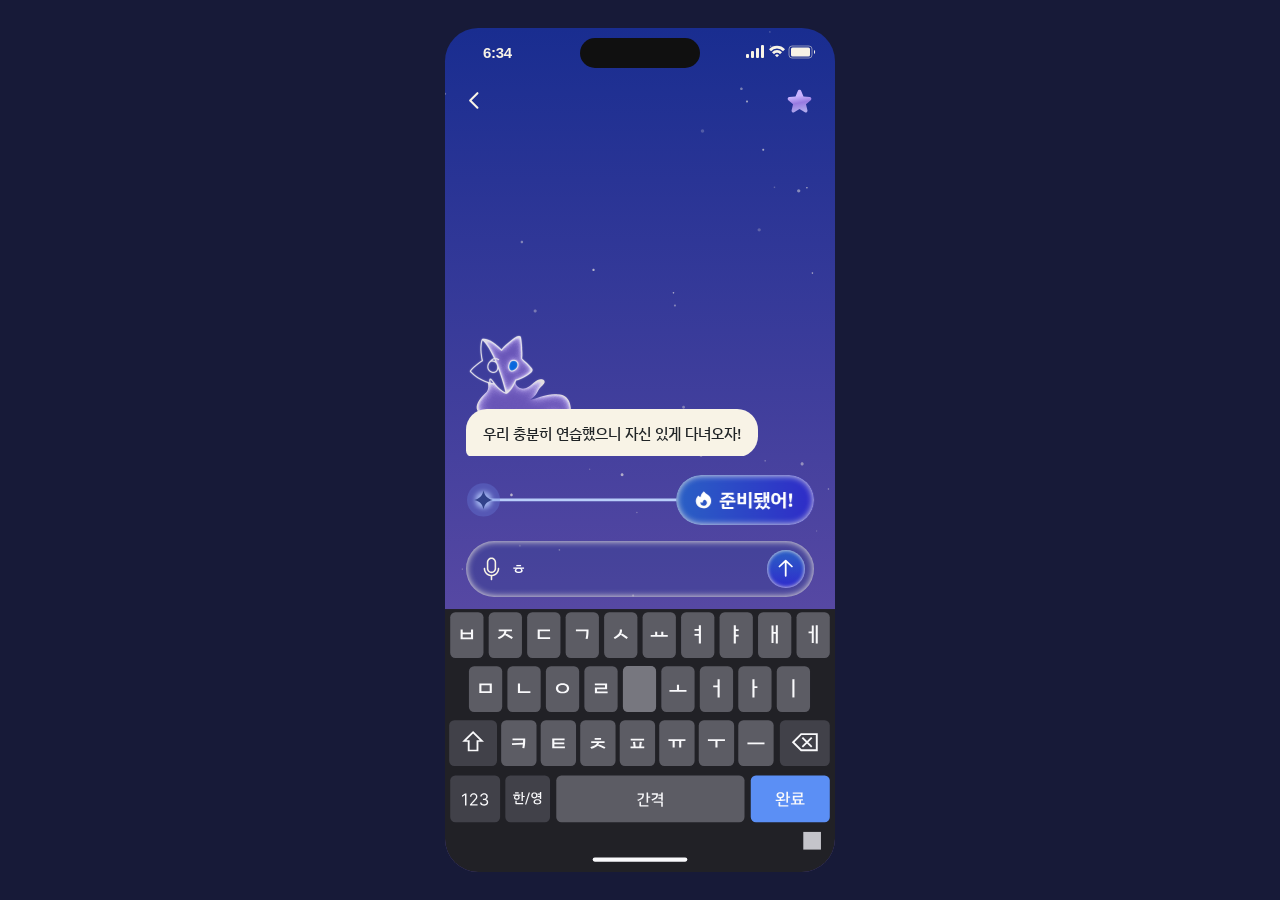
==== modules/emergency/index.html @ 803bc232 "Refresh stylesheet for visible key labels on press" ====
<!doctype html>
<html lang="ko"><head><meta charset="utf-8"><meta name="viewport" content="width=device-width, initial-scale=1, viewport-fit=cover, interactive-widget=resizes-visual"><title>LinkX · 긴급대화</title><link rel="stylesheet" href="../../shared/tokens.css"><link rel="stylesheet" href="style.css?v=key-legend-visible28"><style>.lx-nav #saved{transition:transform 100ms cubic-bezier(.2,.8,.2,1),opacity 100ms}.lx-nav #saved:active,.lx-nav #saved.lx-pressed{transform:scale(.97);opacity:.65}</style></head>
<body class="lx-emergency-page"><main id="emergency" class="lx-emergency" aria-label="긴급대화">
<canvas id="diamond-glow" class="lx-diamond-glow" width="390" height="844" aria-hidden="true" hidden></canvas><div class="lx-status-reserved" aria-hidden="true"></div><div class="lx-emergency__stars" aria-hidden="true"></div>
<nav class="lx-nav"><button id="back" aria-label="뒤로가기" class="lx-icon"><img src="../../assets/emergency/back.svg" alt=""></button><button id="saved" aria-label="저장목록" class="lx-icon"><img src="../../assets/emergency/star.svg" alt=""></button></nav>
<div id="chat-character" aria-hidden="true" hidden><img src="../../assets/emergency/character.png" alt=""></div><section id="chat" class="lx-chat" aria-label="대화 기록" tabindex="0"><div id="messages" class="lx-messages"></div></section>
<section id="ready-area" class="lx-ready-area"><img class="lx-line" src="../../assets/emergency/line.svg" alt=""><div id="ready-motion"><button id="ready" class="lx-primary lx-ready"><img class="lx-flame" src="../../assets/emergency/flame.svg" alt=""><span class="lx-ready-label lx-vector-label">준비됐어!</span></button></div></section>
<form id="composer" class="lx-composer"><button type="button" id="mic" class="lx-icon" aria-label="음성 입력"><img src="../../assets/emergency/mic.svg" alt=""></button><textarea id="message" rows="1" inputmode="text" autocomplete="off" placeholder="메세지를 입력하세요." aria-label="메세지 입력" enterkeyhint="send"></textarea><button id="send" type="submit" class="lx-send" aria-label="전송"><img src="../../assets/emergency/send.svg" alt=""></button></form>
<section id="departure" class="lx-departure" hidden><div class="lx-breath"><svg class="lx-echo" aria-hidden="true" width="390" height="413" viewBox="0 0 390 413" fill="none" xmlns="http://www.w3.org/2000/svg">
<g opacity="0.8">
<g class="lx-halo-ring lx-halo-outer"><circle opacity="0.1" cx="195" cy="206.143" r="206.143" fill="url(#paint0_radial_908_93383)"/></g>
<g class="lx-halo-ring lx-halo-middle"><circle opacity="0.3" cx="195" cy="207.024" r="155.929" fill="url(#paint1_radial_908_93383)"/></g>
<g class="lx-halo-ring lx-halo-inner"><ellipse opacity="0.5" cx="194.998" cy="206.143" rx="131.395" ry="132.538" fill="url(#paint2_radial_908_93383)"/></g>
</g>
<defs>
<radialGradient id="paint0_radial_908_93383" cx="0" cy="0" r="1" gradientUnits="userSpaceOnUse" gradientTransform="translate(195 206.143) rotate(90) scale(206.143)">
<stop offset="0.798077" stop-color="#F8F3E6" stop-opacity="0"/>
<stop offset="1" stop-color="#F8F3E6"/>
</radialGradient>
<radialGradient id="paint1_radial_908_93383" cx="0" cy="0" r="1" gradientUnits="userSpaceOnUse" gradientTransform="translate(195 207.024) rotate(90) scale(155.929)">
<stop offset="0.653846" stop-color="#F8F3E6" stop-opacity="0"/>
<stop offset="1" stop-color="#F8F3E6"/>
</radialGradient>
<radialGradient id="paint2_radial_908_93383" cx="0" cy="0" r="1" gradientUnits="userSpaceOnUse" gradientTransform="translate(194.998 206.143) rotate(90) scale(132.538 131.395)">
<stop offset="0.530166" stop-color="#F8F3E6" stop-opacity="0"/>
<stop offset="0.55" stop-color="#F8F3E6" stop-opacity="0.201846"/>
<stop offset="1" stop-color="#F8F3E6"/>
</radialGradient>
</defs>
</svg>
<img class="lx-depart-character" src="../../assets/emergency/departure.png" alt=""></div><h1 id="departure-title">이제 진짜 가보자</h1><p>잘 해낼거야. 우리 연습을 믿어.<br>심호흡 한 번 하고 출발하자!</p><button id="returned" class="lx-primary"><span class="lx-vector-label">다녀왔어!</span></button></section>
<div id="confirm" class="lx-overlay" hidden><div class="lx-confirm-card" role="dialog" aria-modal="true" aria-labelledby="confirm-title"><img src="../../assets/emergency/confirm.png" alt=""><div class="lx-confirm-panel"><h2 id="confirm-title">정말 지금 안 할 거야?</h2><div><button id="leave" class="lx-primary lx-secondary"><span class="lx-vector-label">다음에 할래</span></button><button id="continue" class="lx-primary"><img class="lx-flame" src="../../assets/emergency/flame.svg" alt=""><span class="lx-vector-label">지금 할래</span></button></div></div></div></div>
<div id="preview-keyboard" hidden aria-label="키보드 미리보기"><img src="../../assets/emergency/keyboard.svg" alt=""><div id="keyboard-keys"></div></div>
<script>/* Common 390px iPhone status bar. Time follows exhibition device local clock. */
(()=>{const style=document.createElement('style');style.textContent='.lx-unified-status{position:absolute;left:0;top:0;width:390px;height:44px;z-index:2147483647;display:block!important;visibility:visible!important;opacity:1!important;pointer-events:none;color:#F8F3E6;font:600 15px/1 -apple-system,BlinkMacSystemFont,Arial,sans-serif;font-variant-numeric:tabular-nums}.lx-unified-status .lx-time{position:absolute;left:38px;top:17px;letter-spacing:-.3px}.lx-unified-status .lx-system-icons{position:absolute;left:301px;top:17px;width:70px;height:14px}.lx-unified-status .lx-notch{position:absolute;left:135px;top:10px;width:120px;height:30px;background:#101010;border-radius:999px}.lx-unified-status canvas{position:absolute;left:0;top:0;width:390px;height:34px}.statusbar{display:none!important}';document.head.append(style);
const mount=()=>{const root=document.querySelector('.lx-device,#emergency,.saved-frame,.device .screen,#frame,.mr-phone');if(!root)return false;if(root.querySelector('.lx-unified-status'))return true;const b=document.createElement('div');b.className='lx-unified-status';b.setAttribute('aria-hidden','true');const raster=root.classList.contains('mr-phone');b.innerHTML=(raster?'<canvas width="390" height="34"></canvas>':'')+'<div class="lx-notch"></div><span class="lx-time"></span><svg class="lx-system-icons" viewBox="0 0 70 14" fill="none"><g fill="currentColor"><rect x="0" y="9" width="3" height="4" rx="1"/><rect x="5" y="6" width="3" height="7" rx="1"/><rect x="10" y="3" width="3" height="10" rx="1"/><rect x="15" y="0" width="3" height="13" rx="1"/><path d="M23 4.2a11 11 0 0 1 16 0l-2 2a8 8 0 0 0-12 0zm3 3a7 7 0 0 1 10 0l-2 2a4 4 0 0 0-6 0zm3 3a3 3 0 0 1 4 0l-2 2z"/><rect x="45" y="2.5" width="19" height="9" rx="1.5"/><path d="M68 5v4c1.5-.5 1.5-3.5 0-4"/></g><rect x="43" y="1" width="23" height="12" rx="3" stroke="currentColor" stroke-opacity=".5"/></svg>';root.append(b);if(root.id==='frame'){new MutationObserver(()=>{if(!b.isConnected)root.append(b)}).observe(root,{childList:true})}const time=()=>{const d=new Date();b.querySelector('.lx-time').textContent=(d.getHours()%12||12)+':'+String(d.getMinutes()).padStart(2,'0')};time();setInterval(time,1000);
if(raster){const cv=b.querySelector('canvas'),ctx=cv.getContext('2d');let last=null;const cover=()=>{const active=root.querySelector('.mr-screen.on');if(!active)return;const imgs=[...active.querySelectorAll('img')];const im=imgs.filter(i=>i.complete&&i.naturalWidth&&getComputedStyle(i).opacity!=='0').at(-1);if(!im||im===last)return;last=im;try{ctx.drawImage(im,0,35*im.naturalHeight/844,im.naturalWidth,Math.max(1,im.naturalHeight/844),0,0,390,34)}catch{ctx.fillStyle='#352897';ctx.fillRect(0,0,390,34)}};cover();setInterval(cover,100)}
return true};if(!mount()){const o=new MutationObserver(()=>{if(mount())o.disconnect()});o.observe(document.body,{childList:true,subtree:true})}
})();</script></main><script type="module" src="script.js?v=weighted-glide27"></script></body></html>
---- shared/tokens.css ----
:root{--lx-blue:#192d90;--lx-purple:#5648a3;--lx-deep:#31418a;--lx-cream:#f8f3e6;--lx-ink:#202426;--lx-muted:#677083;--lx-font:"IBM Plex Sans KR","Apple SD Gothic Neo",sans-serif;--lx-gradient:linear-gradient(180deg,var(--lx-blue) 0%,var(--lx-purple) 68.75%);--lx-body:15px;--lx-caption:12px;--lx-display:32px}.lx-launch{font-family:var(--lx-font);background:var(--lx-gradient);color:var(--lx-cream);display:grid;place-items:center;min-height:100dvh;margin:0}.lx-launch a{display:block;color:inherit;padding:15px;border:1px solid currentColor;border-radius:26px;margin:12px 0;text-decoration:none;text-align:center}
---- modules/emergency/style.css ----
@import url("https://fonts.googleapis.com/css2?family=IBM+Plex+Sans+KR:wght@400;500;600;700&display=swap");
.lx-emergency-page{margin:0;min-height:100dvh;background:#171a38;display:grid;place-items:center;font-family:var(--lx-font);color:var(--lx-cream)}.lx-emergency,.lx-emergency *{box-sizing:border-box}.lx-emergency [hidden]{display:none!important}.lx-emergency{width:min(100vw,390px);height:min(100dvh,844px);min-height:420px;position:relative;overflow:hidden;background:var(--lx-gradient);border-radius:33.28px;isolation:isolate;display:flex;flex-direction:column;padding-inline:20.8px}.lx-emergency button{font:inherit;color:inherit;border:0;cursor:pointer;background:none;-webkit-tap-highlight-color:transparent}.lx-emergency button:focus-visible,.lx-emergency input:focus-visible{outline:2px solid var(--lx-cream);outline-offset:3px}.lx-emergency__stars{position:absolute;inset:0;background:url("../../assets/emergency/stars.svg") center top/100% auto no-repeat;pointer-events:none;z-index:-1}.lx-nav{margin-top:8.32px;height:29.12px;flex:none;display:flex;align-items:center;justify-content:space-between}.lx-icon{position:relative;width:27.04px;height:29px;display:grid;place-items:center;padding:0}.lx-icon img{display:block;max-width:100%;max-height:100%;object-fit:contain}.lx-chat{margin-top:72.8px;flex:1;min-height:0;overflow:auto;scrollbar-width:none;overscroll-behavior:contain;padding-top:70px;mask-image:linear-gradient(180deg,transparent 0,#000 8%);-webkit-mask-image:linear-gradient(180deg,transparent 0,#000 8%)}.lx-chat::-webkit-scrollbar{display:none}.lx-messages{display:flex;flex-direction:column;gap:12.48px;min-height:100%;justify-content:flex-end;position:relative}.lx-row{position:relative;display:flex;flex-direction:column;align-items:flex-start;flex:none;gap:4px}.lx-row.user{align-items:flex-end}.lx-bubble{font-size:var(--lx-body);font-weight:500;line-height:1.5;max-width:min(312px,100%);padding:12.48px 16.64px 12.48px 17.68px;background:var(--lx-cream);color:var(--lx-ink);border-radius:20.8px 20.8px 20.8px 6.24px;overflow-wrap:anywhere;white-space:pre-wrap}.lx-row.user .lx-bubble{color:white;background:var(--lx-deep);border:.52px solid var(--lx-cream);box-shadow:inset 0 0 7.28px var(--lx-cream);border-radius:20.8px 20.8px 6.24px 20.8px}.lx-character{position:absolute;width:137px;height:123px;overflow:hidden;left:-16.8px;bottom:100%;margin-bottom:-3px;pointer-events:none;z-index:-1;opacity:.9}.lx-character img{width:163.45px;height:153.15px;max-width:none;display:block}.lx-ready-area{position:relative;height:64px;flex:none;margin-top:8px;display:flex;align-items:center}.lx-line{position:absolute;left:0;top:0;width:348.4px;max-width:100%;height:62.4px;object-fit:contain;pointer-events:none}.lx-emergency .lx-primary{display:inline-flex;align-items:center;justify-content:center;gap:4.16px;width:138.32px;height:49.92px;padding:0;border-radius:27.04px;font-size:19.76px;font-weight:700;white-space:nowrap;color:#fff;background:var(--lx-gradient);background-image:url("../../assets/emergency/primary.svg"),var(--lx-gradient);background-size:100% 100%;box-shadow:inset 0 0 7px var(--lx-cream)}.lx-ready{position:absolute;left:var(--progress,0%);transform:translateX(calc(-1 * var(--progress,0%)));transition:left .55s ease,transform .55s ease;touch-action:manipulation}.lx-flame{width:20.8px;height:20.8px;object-fit:contain}.lx-composer{position:relative;flex:none;display:flex;align-items:center;height:56.16px;margin:0 0 18.24px;border-radius:28.08px;background:rgba(49,65,138,.3);box-shadow:inset 0 0 7.28px var(--lx-cream);padding:3.12px 9.36px 3.12px 13.52px;gap:7.28px}.lx-composer input{min-width:0;flex:1;border:0;outline:0!important;background:none;color:white;font:500 15px/1.5 var(--lx-font);padding:0}.lx-composer input::placeholder{font-size:12px;color:var(--lx-muted)}.lx-emergency .lx-send{width:37.44px;height:37.44px;border-radius:50%;display:grid;place-items:center;flex:none;background:var(--lx-gradient);box-shadow:inset 0 0 4.16px var(--lx-cream)}.lx-send img{width:21.394px;height:21.394px}.lx-loading{display:flex;gap:6px;align-items:center;padding:12px 17.68px;background:var(--lx-cream);border-radius:20px 20px 20px 6px}.lx-loading i{width:8px;height:8px;background:#6259cf;border-radius:50%;animation:lx-pulse 1s ease-in-out infinite alternate}.lx-loading i:nth-child(2){animation-delay:.15s}.lx-loading i:nth-child(3){animation-delay:.3s}.lx-loading i:nth-child(4){animation-delay:.45s}@keyframes lx-pulse{to{opacity:.25}}.lx-tools{display:flex;align-items:center;gap:10px;min-height:22px}.lx-tools button{padding:0 2px;font-size:21px;line-height:1}.lx-error{border:1px solid #e33a32;background:#e8b6c5;color:#c72721;font-size:12px;font-weight:700;border-radius:20px;padding:7px 16px}.lx-error-row{display:flex;align-items:center;gap:6px}.lx-departure{position:absolute;inset:50px 20.8px 16.64px;display:flex;flex-direction:column;align-items:center;justify-content:center;text-align:center;color:var(--lx-deep);z-index:3}.lx-emergency.is-departure{background-image:linear-gradient(180deg,rgba(255,249,232,0) 0%,rgba(255,249,232,.7) 55.288%,rgba(255,249,232,.99) 87.5%),var(--lx-gradient)}.lx-breath{position:relative;width:249.6px;height:249.6px;margin-bottom:24.96px}.lx-echo{position:absolute;left:50%;top:50%;width:370px;height:370px;transform:translate(-50%,-50%);animation:lx-breathe 3s ease-in-out infinite alternate}.lx-depart-character{position:absolute;width:354.64px;height:auto;left:50%;top:50%;transform:translate(-50%,-50%) scaleX(-1);opacity:.8}.lx-departure h1{font-size:32px;line-height:1.25;margin:0 0 7.28px;font-weight:700}.lx-departure p{font-size:15px;line-height:1.5;margin:0;font-weight:500}.lx-departure .lx-primary{margin-top:clamp(40px,12vh,100px)}@keyframes lx-breathe{to{transform:translate(-50%,-50%) scale(1.08)}}.lx-overlay{position:absolute;inset:0;z-index:9;background:rgba(23,26,56,.4);backdrop-filter:blur(2px);display:grid;place-items:center}.lx-confirm-card{width:min(349px,calc(100% - 40px));height:458px;position:relative}.lx-confirm-card>img{position:absolute;left:50%;top:20px;transform:translateX(-50%);width:428px;height:436px;object-fit:contain}.lx-confirm-panel{position:absolute;top:223px;left:0;width:100%;height:175px;border-radius:27.04px;background:rgba(118,134,216,.9);box-shadow:inset 0 0 8px var(--lx-cream);display:flex;flex-direction:column;align-items:center;justify-content:center;gap:15px}.lx-confirm-panel h2{font-size:32px;line-height:1.25;margin:0;color:white}.lx-confirm-panel>div{display:flex;gap:10.4px}.lx-emergency .lx-secondary{background:rgba(49,65,138,.6)}.lx-notice{position:absolute;left:20px;right:20px;top:90px;background:var(--lx-cream);color:var(--lx-ink);border-radius:14px;padding:12px;text-align:center;font-size:12px;z-index:10}@media(max-height:640px){.lx-chat{margin-top:12px}.lx-confirm-card{transform:scale(.8)}.lx-departure .lx-primary{margin-top:28px}}@media(max-width:390px){.lx-emergency{border-radius:0}}
/* Figma frame coordinate system: 390 × 844. Native phone status bar is not rendered. */
.lx-emergency-page{overflow:hidden}
.lx-emergency{width:390px;height:844px;min-height:844px;flex:none;transform-origin:center center;transform:scale(var(--lx-frame-scale,1));border-radius:0;padding:0}
.lx-emergency__stars{background-size:390px 844.48px}
.lx-nav{position:absolute;top:58.24px;left:20.8px;width:348.4px;height:29.12px;margin:0}
.lx-nav #back{position:absolute;left:-4.16px;top:2.08px;width:24.96px;height:24.96px}
.lx-nav #saved{position:absolute;right:1.04px;top:2.08px;width:27.04px;height:27.04px}
.lx-nav img{width:100%;height:100%}
.lx-chat{position:absolute;top:160.16px;left:20.8px;width:348.4px;height:525.2px;margin:0;padding-top:0;mask-image:linear-gradient(180deg,transparent 0,#000 8%);-webkit-mask-image:linear-gradient(180deg,transparent 0,#000 8%)}
.lx-messages{padding-top:78px;isolation:isolate}
.lx-bubble{line-height:23px}
.lx-character{left:-16.8px;width:137px;height:123px;bottom:100%;margin-bottom:-51px;opacity:1;z-index:-1}
.lx-character img{width:137px;height:123px;object-fit:contain}
.lx-ready-area{position:absolute;left:20.8px;top:706.16px;width:348.4px;height:62.4px;margin:0}
.lx-ready{top:-2.08px}
.lx-composer{position:absolute;left:20.8px;top:769.6px;width:348.4px;height:56.16px;margin:0}
.lx-composer #mic{width:24.96px;height:24.96px;flex:none}
.lx-confirm-card{position:absolute;top:165.92px;left:19.76px;width:349.44px;height:457.6px;transform:none}
.lx-confirm-card>img{left:-28.76px;top:20.08px;width:428px;height:436px;transform:none;object-fit:fill}
.lx-confirm-panel{top:223.08px;left:.24px;height:175px;width:349px}
.lx-departure{position:absolute;inset:49.92px 20.8px 16.64px}
.lx-departure .lx-primary{margin-top:100px}

/* Keep the full 390x844 canvas, including the blank 49.92px Figma status-bar slot.
   Position the scaled canvas from the viewport center, never from an auto-sized grid track. */
.lx-emergency-page{position:relative;display:block;width:100%;height:100dvh;min-height:0;overflow:hidden}
.lx-emergency{position:absolute;left:50%;top:50%;width:390px;height:844px;min-width:390px;min-height:844px;max-width:none;max-height:none;transform:translate(-50%,-50%) scale(var(--lx-frame-scale,1));transform-origin:center center;border-radius:33.28px;padding:0}
.lx-status-reserved{position:absolute;inset:0 0 auto;height:49.92px;pointer-events:none}
.lx-emergency .lx-nav{position:absolute;top:58.24px;left:20.8px;margin:0;width:348.4px;height:29.12px;overflow:hidden}
.lx-emergency .lx-nav #back{left:-4.16px;top:2.08px;width:24.96px;height:24.96px}
.lx-emergency .lx-nav #saved{right:1.04px;top:2.08px;width:27.04px;height:27.04px}
.lx-chat{top:170.56px;height:514.8px}
.lx-messages{padding-top:76.4px}
.lx-character{bottom:100%;margin-bottom:-46.6px}

.lx-bubble{line-height:23px}
.lx-departure{inset:0;display:block}
.lx-departure .lx-breath{position:absolute;left:70.2px;top:237.12px;margin:0}
.lx-departure .lx-echo{width:390px;height:412.29px;left:124.8px;top:124.8px;animation:none;transform:translate(-50%,-50%)}
.lx-departure .lx-depart-character{width:357.19px;height:287.51px;left:-57.93px;top:-16.55px;transform:none;opacity:1}
.lx-departure h1{position:absolute;left:20.8px;top:511.68px;width:348.4px;margin:0}
.lx-departure p{position:absolute;left:20.8px;top:558.96px;width:348.4px;margin:0;line-height:23px}
.lx-departure .lx-primary{position:absolute;left:125.84px;top:754.72px;margin:0}
.lx-confirm-card>img{left:-19.76px;top:20.08px;width:390px;height:436px;object-fit:contain}
.lx-confirm-panel{justify-content:flex-start;padding-top:36.72px}

/* Time-based progress, independent of the number of chat turns. */
.lx-emergency .lx-ready{left:var(--ready-x,0px);transform:none;transition:none}


.lx-arriving .lx-bubble,.lx-arriving .lx-character{animation:lx-message-enter 180ms ease-out both}
@keyframes lx-message-enter{from{opacity:0;transform:translateY(8px)}to{opacity:1;transform:translateY(0)}}
@media(prefers-reduced-motion:reduce){.lx-arriving .lx-bubble,.lx-arriving .lx-character{animation:none}}

/* Figma text metrics: intrinsic Hug width and height, justified text. */
.lx-emergency{font-family:"IBM Plex Sans KR","Apple SD Gothic Neo",sans-serif}
.lx-emergency .lx-row:first-child .lx-bubble,.lx-emergency .lx-bubble{width:fit-content;min-width:0;max-width:312px;height:auto;padding:12.48px 16.64px 12.48px 17.68px;font-family:inherit;font-weight:500;font-size:15px;line-height:23px;letter-spacing:0;text-align:justify;text-align-last:start;word-break:normal;overflow-wrap:anywhere;white-space:pre-wrap;display:block}
.lx-emergency .lx-row.user .lx-bubble{padding:12.48px 15.96px 12.48px 17.52px;border:.52px solid var(--lx-cream)}
.lx-emergency .lx-bubble-text{display:block;width:fit-content;max-width:277.68px;margin:0;padding:0;font:inherit;line-height:inherit;text-align:inherit;white-space:inherit}
.lx-emergency .lx-loading{padding:12.48px 16.64px 12.48px 17.68px;gap:6.24px;height:33.28px;width:86.32px}
.lx-emergency .lx-loading i{width:8.32px;height:8.32px;flex:none}
.lx-emergency .lx-primary{font-family:inherit;font-weight:700;font-size:19.76px;line-height:26.28px;letter-spacing:0;text-align:center;align-items:center;justify-content:center;padding:0;margin:0;appearance:none}
.lx-emergency .lx-ready{display:flex;align-items:center;justify-content:center;gap:4.16px}
.lx-emergency .lx-ready-label{display:block;line-height:26.28px;white-space:nowrap}
.lx-emergency .lx-flame{width:20.8px;height:20.8px;flex:none}
.lx-emergency .lx-composer{top:calc(769.6px - var(--composer-extra,0px) - var(--keyboard-offset,0px));height:calc(56.16px + var(--composer-extra,0px));align-items:center}
.lx-emergency .lx-ready-area{top:calc(706.16px - var(--composer-extra,0px) - var(--keyboard-offset,0px))}
.lx-emergency .lx-chat{top:97.76px;height:calc(587.6px - var(--composer-extra,0px) - var(--keyboard-offset,0px));min-height:0}
.lx-composer textarea{display:block;flex:1;min-width:0;width:248.56px;height:23px;max-height:115px;border:0;outline:none;resize:none;overflow-y:auto;background:transparent;color:#fff;font:500 15px/23px "IBM Plex Sans KR","Apple SD Gothic Neo",sans-serif;letter-spacing:0;padding:0;margin:0;appearance:none}
.lx-composer textarea::placeholder{font-size:12px;line-height:23px;color:var(--lx-muted)}
.lx-composer.is-expanded{display:block;padding:13.52px 16.64px 9.36px}
.lx-composer.is-expanded textarea{width:100%;max-width:315.12px}
.lx-composer.is-expanded #mic{position:absolute;left:13.52px;bottom:14px}
.lx-composer.is-expanded #send{position:absolute;right:9.36px;bottom:9.36px}
.lx-emergency .lx-confirm-panel h2{position:absolute;top:36.72px;left:.8px;width:348.4px;height:40px;font:700 32px/40px "IBM Plex Sans KR",sans-serif;text-align:center;margin:0}
.lx-emergency .lx-confirm-panel>div{position:absolute;top:91.72px;left:31.48px;display:flex;gap:10.4px}
.lx-emergency .lx-departure h1{font:700 32px/40px "IBM Plex Sans KR",sans-serif;text-align:center}
.lx-emergency .lx-departure p{font:500 15px/23px "IBM Plex Sans KR",sans-serif;text-align:center}

/* Layer order matches the Figma frame: base background, diamond fill, stars, then UI. */
.lx-emergency .lx-diamond-glow{position:absolute;inset:0;width:390px;height:844px;z-index:-1;pointer-events:none;display:block}
.lx-emergency .lx-diamond-glow[hidden]{display:none}
.lx-emergency .lx-emergency__stars{z-index:-1}
.lx-emergency.is-transition .lx-ready{left:var(--ready-x,0px);transform:none;transition:none}
.lx-emergency.is-transition::after{content:none}

/* Exact Figma layer geometry (390x844). Text outlines for immutable labels;
   dynamic user / AI messages retain semantic, editable text and Hug sizing. */
.lx-emergency .lx-primary{position:relative;width:138.32px;height:49.92px;min-width:138.32px;min-height:49.92px;line-height:26px;padding:0;box-sizing:border-box}
.lx-emergency .lx-ready{position:absolute;top:-2.08px;left:var(--ready-x,0px);transform:none}
.lx-emergency .lx-ready .lx-flame{position:absolute;left:17.14px;top:14.56px;width:20.8px;height:20.8px}
.lx-emergency .lx-vector-label{position:absolute;display:block;font-size:0;line-height:0;color:transparent;background-repeat:no-repeat;background-size:100% 100%;pointer-events:none}
.lx-emergency .lx-ready-label{left:42.75px;top:16.57px;width:74.74px;height:18.63px;background-image:url("../../assets/emergency/label-ready.svg")}
.lx-emergency #returned{position:absolute;left:125.84px;top:754.72px}
.lx-emergency #returned .lx-vector-label{left:31px;top:16.57px;width:74.11px;height:18.63px;background-image:url("../../assets/emergency/label-returned.svg")}
.lx-emergency #leave .lx-vector-label{left:22.90px;top:16.57px;width:90.04px;height:18.38px;background-image:url("../../assets/emergency/label-leave.svg")}
.lx-emergency #continue .lx-flame{position:absolute;left:17.64px;top:14.56px;width:20.8px;height:20.8px}
.lx-emergency #continue .lx-vector-label{left:43.31px;top:16.57px;width:73px;height:18.38px;background-image:url("../../assets/emergency/label-continue.svg")}
.lx-emergency .lx-bubble{width:fit-content;max-width:312px;min-width:0;line-height:23px;box-sizing:border-box;display:block;padding:12.48px 16.64px 12.48px 17.68px}
.lx-emergency .lx-bubble-text{display:block;width:fit-content;max-width:277.68px;line-height:23px;font-weight:500;font-size:15px;text-align:justify;text-align-last:start;white-space:pre-wrap;overflow-wrap:anywhere}
.lx-emergency .lx-row.user .lx-bubble{padding:12.48px 15.96px 12.48px 17.52px}
.lx-emergency .lx-composer{padding:0}
.lx-emergency .lx-composer #mic{position:absolute;left:13.52px;top:15.6px;width:24.96px;height:24.96px}
.lx-emergency .lx-composer #message{position:absolute;left:45.76px;top:16.58px;width:248.56px;height:23px;line-height:23px;padding:0;margin:0}
.lx-emergency .lx-composer #message:placeholder-shown:not(:focus){top:19.08px;height:18px;font-size:12px;line-height:18px}
.lx-emergency .lx-composer #message::placeholder{font-size:12px;line-height:18px;color:#677083}
.lx-emergency .lx-composer #message:focus::placeholder{color:transparent;opacity:0}
.lx-emergency .lx-composer #send{position:absolute;left:301.6px;top:9.36px;right:auto;bottom:auto;width:37.44px;height:37.44px;padding:0;display:grid;place-items:center}
.lx-emergency .lx-composer #send img{width:21.394px;height:21.394px;display:block}
.lx-emergency .lx-composer #send[data-send-state="active"]{background:linear-gradient(180deg,#2A60C5 0%,#2F2BCC 100%)}
.lx-emergency .lx-composer #send[data-send-state="draft"]{background:linear-gradient(180deg,#C0D6FF 0%,#8E8CD7 100%)}
.lx-emergency .lx-composer #send[data-send-state="stop"]{background:var(--lx-gradient)}
.lx-emergency .lx-composer #send[data-send-state="stop"] img{width:12.48px;height:12.48px}
.lx-emergency .lx-composer.is-expanded #message{left:16.64px;top:13.52px;width:315.12px;max-width:315.12px}
.lx-emergency .lx-composer.is-expanded #mic{top:auto;bottom:14px}
.lx-emergency .lx-composer.is-expanded #send{top:auto;bottom:5.2px}

/* Shared Hug message component. No first-message exception or image text. */
.lx-emergency .lx-row .lx-bubble{display:flex;flex-direction:column;align-items:flex-start;justify-content:flex-start;width:fit-content;height:auto;min-width:0;max-width:312px;flex:none;padding:12.48px 16.64px 12.48px 17.68px;box-sizing:border-box}
.lx-emergency .lx-bubble .lx-bubble-text{display:block;position:static;width:fit-content;max-width:277.68px;height:auto;margin:0;padding:0;color:inherit;font-family:"IBM Plex Sans KR",sans-serif;font-size:15px;font-weight:500;line-height:23px;text-align:justify;text-align-last:start;white-space:pre-wrap;overflow-wrap:anywhere;letter-spacing:0}
.lx-emergency .lx-row.user .lx-bubble{padding:12.48px 15.96px 12.48px 17.52px}

/* Move a single composited button group, not separate layout properties. */
.lx-emergency #ready-motion{position:absolute;left:0;top:-2.08px;width:138.32px;height:49.92px;transform:translate3d(var(--travel-x,0px),0,0);will-change:transform;transition:none;contain:layout paint}
.lx-emergency #ready-motion .lx-ready{position:absolute;inset:0;left:0;top:0;transform:none;transition:none;will-change:auto}
.lx-emergency #ready-motion .lx-ready *{transition:none;animation:none}
.lx-emergency #preview-keyboard{position:absolute;left:0;bottom:0;width:390px;height:263.12px;z-index:5}
.lx-emergency #preview-keyboard>img{position:absolute;inset:0;width:390px;height:263.12px;display:block}
.lx-emergency #keyboard-keys{position:absolute;inset:0}
.lx-emergency #keyboard-keys button{position:absolute;background:transparent;border-radius:5px;touch-action:manipulation}
.lx-emergency #keyboard-keys button:active{background:rgba(100,100,100,.25)}
.lx-emergency #message{pointer-events:auto;touch-action:manipulation;user-select:text;-webkit-user-select:text;z-index:2}
.lx-emergency .lx-composer{z-index:2}
.lx-emergency.is-desktop-keyboard{--keyboard-offset:256.88px!important}
.lx-emergency.is-desktop-keyboard #preview-keyboard{display:block}
.lx-emergency-page{height:var(--layout-height,100dvh)}

.lx-emergency .lx-chat{mask-image:none!important;-webkit-mask-image:none!important}
.lx-emergency .lx-chat[data-has-above="true"]{mask-image:linear-gradient(180deg,transparent,#000 8%,#000 100%)!important;-webkit-mask-image:linear-gradient(180deg,transparent,#000 8%,#000 100%)!important}
.lx-emergency .lx-chat[data-has-below="true"]{mask-image:linear-gradient(180deg,#000 0%,#000 92%,transparent)!important;-webkit-mask-image:linear-gradient(180deg,#000 0%,#000 92%,transparent)!important}
.lx-emergency .lx-chat[data-has-above="true"][data-has-below="true"]{mask-image:linear-gradient(180deg,transparent,#000 8%,#000 92%,transparent)!important;-webkit-mask-image:linear-gradient(180deg,transparent,#000 8%,#000 92%,transparent)!important}

.lx-emergency #returned .lx-vector-label{left:50%;transform:translateX(-50%);width:74.11px;height:18.63px;top:16.57px}

.lx-emergency #ready-motion{contain:none;transition:none!important;will-change:transform;backface-visibility:hidden}
.lx-emergency #ready-motion .lx-ready{transition:none!important;animation:none!important}

/* Composer grows to three visible lines, then scrolls internally. */
.lx-emergency .lx-composer #message{max-height:69px;overflow-y:auto;overscroll-behavior:contain;scrollbar-width:none;touch-action:auto}
.lx-emergency .lx-composer #message::-webkit-scrollbar{display:none}
/* Compact and expanded conversation bounds share the exact bottom anchor. */
.lx-emergency .lx-chat{top:170.56px;height:calc(514.8px - var(--composer-extra,0px) - var(--keyboard-offset,0px))}
.lx-emergency.is-long-chat .lx-chat{top:97.76px;height:calc(587.6px - var(--composer-extra,0px) - var(--keyboard-offset,0px))}
.lx-emergency.is-long-chat .lx-messages{padding-top:0}
.lx-emergency.is-long-chat .lx-chat .lx-character{display:none}
.lx-emergency .lx-long-character{display:none;position:absolute;left:257.27px;top:calc(641.06px - var(--composer-extra,0px) - var(--keyboard-offset,0px));width:137px;height:123px;transform:rotate(2.566deg);pointer-events:none;z-index:0}
.lx-emergency.is-long-chat:not(.is-departure) .lx-long-character{display:block}
.lx-emergency .lx-chat,.lx-emergency .lx-ready-area,.lx-emergency .lx-composer{z-index:1}
.lx-emergency .lx-composer{z-index:2}

/* Figma chat row: bubble-to-toolbar auto-layout spacing 4.16px. */
.lx-emergency .lx-row{gap:4.16px}
.lx-emergency .lx-error-row{gap:4.88px}
.lx-emergency .lx-error-row{display:flex;align-items:center;gap:4.88px;min-height:35.36px}
.lx-emergency .lx-loading i:nth-child(1){background:#34318b}
.lx-emergency .lx-loading i:nth-child(2){background:#5f61d4}
.lx-emergency .lx-loading i:nth-child(3){background:#bab2ff}
.lx-emergency .lx-loading i:nth-child(4){background:#565bae}

/* One character stays alive across all chat layouts. Movement and floating are separated. */
.lx-emergency #chat-character{position:absolute;left:0;top:0;width:137px;height:123px;z-index:0;pointer-events:none;transform-origin:50% 50%;transition:transform 960ms cubic-bezier(.22,.72,.25,1);will-change:transform}
.lx-emergency #chat-character[hidden]{display:none!important}
.lx-emergency #chat-character img{display:block;width:137px;height:123px;object-fit:contain;animation:lx-character-float 4.8s ease-in-out infinite;transform-origin:50% 65%}
@keyframes lx-character-float{0%,100%{transform:translate3d(0,0,0) rotate(-.45deg)}50%{transform:translate3d(0,-3px,0) rotate(.45deg)}}
@media(prefers-reduced-motion:reduce){.lx-emergency #chat-character{transition:none}.lx-emergency #chat-character img{animation:none}}

/* Keep the peek behind the chat and clipped by the phone frame. */
.lx-emergency #chat-character[data-mode="peek"]{transform-origin:50% 50%}
.lx-emergency #chat-character[data-mode="peek"] img{animation:lx-character-peek 4.8s ease-in-out infinite}
@keyframes lx-character-peek{0%,100%{transform:translate3d(0,0,0) rotate(-.35deg)}50%{transform:translate3d(2px,-2px,0) rotate(.35deg)}}
@media(prefers-reduced-motion:reduce){.lx-emergency #chat-character[data-mode="peek"] img{animation:none}}

/* Reference Roleplaying Mode: expanding echo, original gradient geometry retained. */
.lx-departure .lx-echo{animation:none;pointer-events:none;overflow:visible}
.lx-departure .lx-halo-ring{transform-box:view-box;transform-origin:center;animation:lx-halo-wave 2.4s cubic-bezier(.2,.8,.2,1) infinite;opacity:0}
.lx-departure .lx-halo-inner{animation-delay:0s}
.lx-departure .lx-halo-middle{animation-delay:.8s}
.lx-departure .lx-halo-outer{animation-delay:1.6s}
@keyframes lx-halo-wave{0%{transform:scale(.35);opacity:0}25%{opacity:1}100%{transform:scale(1.1);opacity:0}}
@media(prefers-reduced-motion:reduce){.lx-departure .lx-halo-ring{animation:none;transform:none;opacity:1}}

/* Keep the character anchored without chasing keyboard/composer changes. */
.lx-emergency #chat-character{transition:none!important;will-change:auto}
.lx-emergency #chat-character img,.lx-emergency #chat-character[data-mode="peek"] img{animation:none!important;transform:none}

/* Character and bubble now share one layout coordinate system. */
.lx-emergency .lx-chat{left:4px;width:365.2px;padding-left:16.8px}
.lx-emergency #chat-character{position:absolute;transition:none!important;animation:none!important;transform:none;pointer-events:none;z-index:0}
.lx-emergency #chat-character[data-mode="greeting"]{left:-16.8px;top:-76.4px;transform:none}
.lx-emergency [data-character-anchor]>.lx-bubble{position:relative;z-index:1}
.lx-emergency .lx-arriving[data-character-anchor]{animation:lx-message-enter 180ms ease-out both}
.lx-emergency .lx-arriving[data-character-anchor]>.lx-bubble{animation:none}
.lx-emergency #chat-character[data-mode="peek"]{left:322px;top:102px;transform:rotate(-22deg)}
.lx-emergency #chat-character[data-mode="ending"]{left:257.27px;top:calc(641.06px - var(--composer-extra,0px) - var(--keyboard-offset,0px));transform:rotate(2.566deg)}
.lx-emergency #chat-character img{animation:none!important;transform:none!important}
@media(prefers-reduced-motion:reduce){.lx-emergency .lx-arriving[data-character-anchor]{animation:none}}

.lx-emergency #keyboard-keys button.lx-key-relabel{background:#585960;color:#fff;font:400 18px/1 -apple-system,"IBM Plex Sans KR",sans-serif;display:grid;place-items:center;padding:0;border:0}
.lx-emergency #keyboard-keys button.lx-key-down:not(.lx-key-expanded){background:#77777F!important;color:#fff}
.lx-emergency #keyboard-keys button.lx-key-expanded{background:transparent!important;color:transparent!important}
.lx-emergency #key-preview{position:absolute;display:block;overflow:visible;z-index:30;pointer-events:none;filter:drop-shadow(0 2px 2px #0005);font-family:-apple-system,"IBM Plex Sans KR",sans-serif}


/* Figma 752:66102: preserve clipped export's origin, not the outer instance box. */
.lx-emergency .lx-nav{overflow:visible}
.lx-emergency .lx-nav #back img{position:absolute;left:4.16px;top:0;width:21px;height:25px;max-width:none;max-height:none;object-fit:fill}
.lx-emergency .lx-nav #saved img{position:absolute;left:0;top:0;width:28px;height:28px;max-width:none;max-height:none;object-fit:fill}

/* Exact layout measured from Figma 908:91422: buttons x=0,35,70, each 29px.
   Preserve the 4.16px bubble-to-toolbar auto-layout gap from .lx-row. */
.lx-emergency .lx-tools{
  display:flex;position:relative;flex-direction:row;align-items:center;justify-content:flex-start;
  gap:6px;width:348.4px;height:29px;min-height:29px;padding:0;margin:0;overflow:visible;flex:none
}
.lx-emergency .lx-tools .lx-micro.lx-round-control{
  position:relative!important;inset:auto!important;left:auto!important;top:auto!important;
  display:block;flex:0 0 29px;width:29px;min-width:29px;max-width:29px;height:29px;
  min-height:29px;max-height:29px;margin:0!important;padding:0!important;
  border:0!important;border-radius:50%!important;background:none!important;
  box-shadow:none!important;filter:none!important;transform:none!important;
  overflow:hidden!important;isolation:isolate;line-height:normal
}
.lx-emergency .lx-tools .lx-micro.lx-round-control>img{
  display:block!important;position:static!important;inset:auto!important;
  width:29px!important;height:29px!important;max-width:none!important;max-height:none!important;
  object-fit:fill!important;opacity:1!important;visibility:visible!important;
  filter:none!important;transform:none!important;pointer-events:none
}
/* Figma's SVG filter produces a harsh blurry halo in WebKit. Recreate the subtle
   inset highlight with a clipped overlay, leaving the original paths razor sharp. */
.lx-emergency .lx-tools .lx-micro.lx-round-control::after{
  content:"";position:absolute;inset:0;border-radius:50%;pointer-events:none;z-index:2;
  box-shadow:inset 0 0 2.1px rgba(248,243,230,.5)
}

/* Exact Figma 908:91938 error bubble: 35.36px high, 4.88px icon gap, 19.76px retry icon. */
.lx-emergency .lx-error-row.lx-row{display:flex;flex-direction:row;align-items:center;gap:4.88px;min-height:35.36px;height:35.36px;width:348.4px;max-width:100%;margin:0;padding:0}
.lx-emergency .lx-error-row .lx-error{display:flex;align-items:center;flex:0 0 auto;width:max-content;min-height:35.36px;height:35.36px;box-sizing:border-box;padding:8.32px 15.6px;border:1px solid #b72626;border-radius:20.8px;background:rgba(240,194,194,.8);color:#b72626;font:700 12.48px/18.72px "IBM Plex Sans KR",sans-serif;white-space:nowrap}
.lx-emergency .lx-error-row .lx-micro{display:block;flex:0 0 19.76px;width:19.76px;height:19.76px;min-width:19.76px;max-width:19.76px;min-height:19.76px;max-height:19.76px;padding:0!important;margin:0;border:0;background:none!important;box-shadow:none!important}
.lx-emergency .lx-error-row .lx-micro img{display:block;width:19.76px;height:19.76px;max-width:none;max-height:none;object-fit:contain}
/* Keep the original SVG key glyph visible under the pressed-state tint. */
.lx-emergency #keyboard-keys button.lx-key-down{background:rgba(90,90,100,.30)!important;color:inherit!important}
.lx-emergency #keyboard-keys button.lx-key-expanded{background:rgba(90,90,100,.30)!important;color:inherit!important}
.lx-emergency #key-preview{display:none!important}
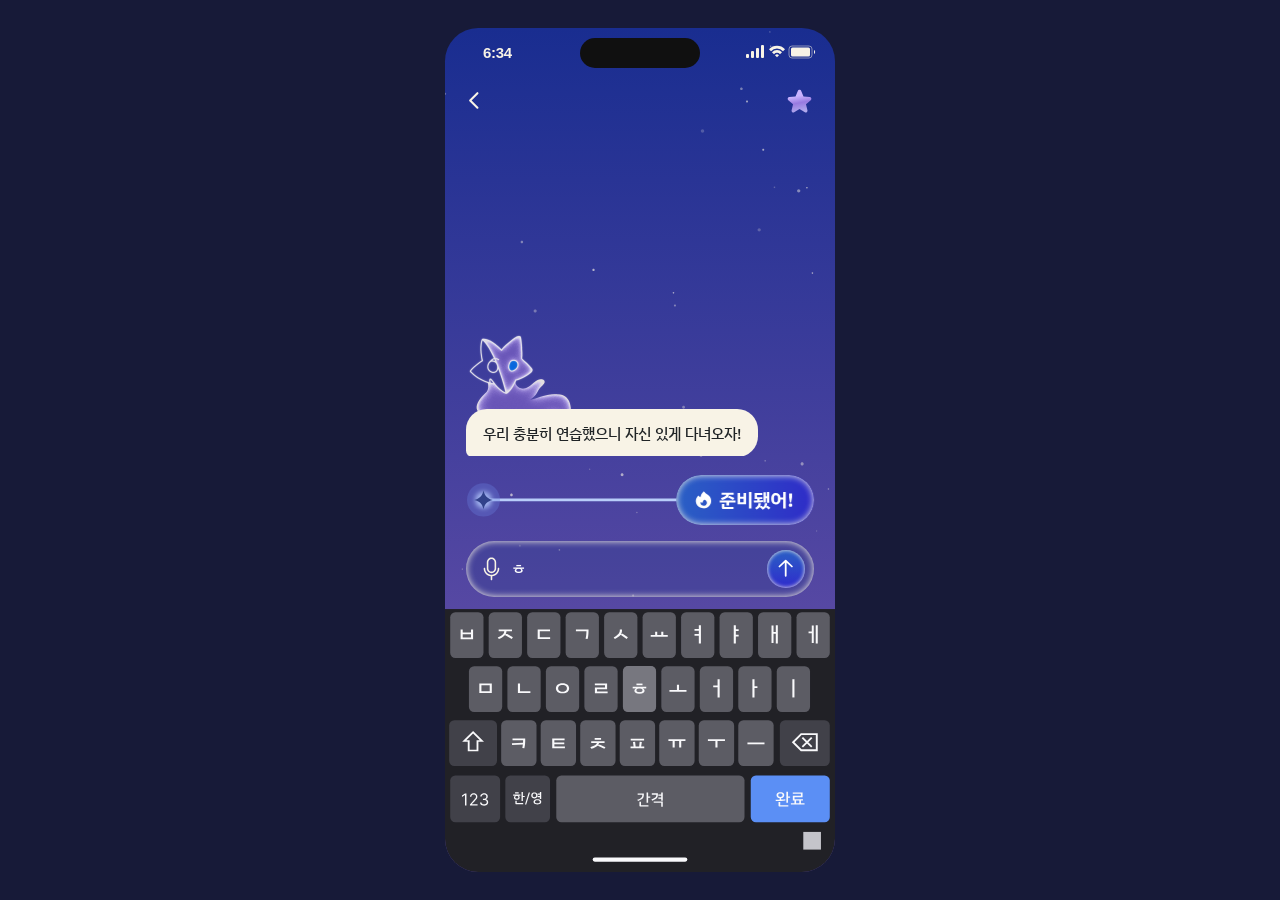
==== commit 98a0bbdb: "Refresh keyboard-legend fix and 2.3-second readiness motion" ====
--- a/modules/emergency/index.html
+++ b/modules/emergency/index.html
@@ -1,5 +1,5 @@
 <!doctype html>
-<html lang="ko"><head><meta charset="utf-8"><meta name="viewport" content="width=device-width, initial-scale=1, viewport-fit=cover, interactive-widget=resizes-visual"><title>LinkX · 긴급대화</title><link rel="stylesheet" href="../../shared/tokens.css"><link rel="stylesheet" href="style.css?v=key-legend-visible28"><style>.lx-nav #saved{transition:transform 100ms cubic-bezier(.2,.8,.2,1),opacity 100ms}.lx-nav #saved:active,.lx-nav #saved.lx-pressed{transform:scale(.97);opacity:.65}</style></head>
+<html lang="ko"><head><meta charset="utf-8"><meta name="viewport" content="width=device-width, initial-scale=1, viewport-fit=cover, interactive-widget=resizes-visual"><title>LinkX · 긴급대화</title><link rel="stylesheet" href="../../shared/tokens.css"><link rel="stylesheet" href="style.css?v=pressed-key-label31"><style>.lx-nav #saved{transition:transform 100ms cubic-bezier(.2,.8,.2,1),opacity 100ms}.lx-nav #saved:active,.lx-nav #saved.lx-pressed{transform:scale(.97);opacity:.65}</style></head>
 <body class="lx-emergency-page"><main id="emergency" class="lx-emergency" aria-label="긴급대화">
 <canvas id="diamond-glow" class="lx-diamond-glow" width="390" height="844" aria-hidden="true" hidden></canvas><div class="lx-status-reserved" aria-hidden="true"></div><div class="lx-emergency__stars" aria-hidden="true"></div>
 <nav class="lx-nav"><button id="back" aria-label="뒤로가기" class="lx-icon"><img src="../../assets/emergency/back.svg" alt=""></button><button id="saved" aria-label="저장목록" class="lx-icon"><img src="../../assets/emergency/star.svg" alt=""></button></nav>
@@ -36,4 +36,4 @@
 const mount=()=>{const root=document.querySelector('.lx-device,#emergency,.saved-frame,.device .screen,#frame,.mr-phone');if(!root)return false;if(root.querySelector('.lx-unified-status'))return true;const b=document.createElement('div');b.className='lx-unified-status';b.setAttribute('aria-hidden','true');const raster=root.classList.contains('mr-phone');b.innerHTML=(raster?'<canvas width="390" height="34"></canvas>':'')+'<div class="lx-notch"></div><span class="lx-time"></span><svg class="lx-system-icons" viewBox="0 0 70 14" fill="none"><g fill="currentColor"><rect x="0" y="9" width="3" height="4" rx="1"/><rect x="5" y="6" width="3" height="7" rx="1"/><rect x="10" y="3" width="3" height="10" rx="1"/><rect x="15" y="0" width="3" height="13" rx="1"/><path d="M23 4.2a11 11 0 0 1 16 0l-2 2a8 8 0 0 0-12 0zm3 3a7 7 0 0 1 10 0l-2 2a4 4 0 0 0-6 0zm3 3a3 3 0 0 1 4 0l-2 2z"/><rect x="45" y="2.5" width="19" height="9" rx="1.5"/><path d="M68 5v4c1.5-.5 1.5-3.5 0-4"/></g><rect x="43" y="1" width="23" height="12" rx="3" stroke="currentColor" stroke-opacity=".5"/></svg>';root.append(b);if(root.id==='frame'){new MutationObserver(()=>{if(!b.isConnected)root.append(b)}).observe(root,{childList:true})}const time=()=>{const d=new Date();b.querySelector('.lx-time').textContent=(d.getHours()%12||12)+':'+String(d.getMinutes()).padStart(2,'0')};time();setInterval(time,1000);
 if(raster){const cv=b.querySelector('canvas'),ctx=cv.getContext('2d');let last=null;const cover=()=>{const active=root.querySelector('.mr-screen.on');if(!active)return;const imgs=[...active.querySelectorAll('img')];const im=imgs.filter(i=>i.complete&&i.naturalWidth&&getComputedStyle(i).opacity!=='0').at(-1);if(!im||im===last)return;last=im;try{ctx.drawImage(im,0,35*im.naturalHeight/844,im.naturalWidth,Math.max(1,im.naturalHeight/844),0,0,390,34)}catch{ctx.fillStyle='#352897';ctx.fillRect(0,0,390,34)}};cover();setInterval(cover,100)}
 return true};if(!mount()){const o=new MutationObserver(()=>{if(mount())o.disconnect()});o.observe(document.body,{childList:true,subtree:true})}
-})();</script></main><script type="module" src="script.js?v=weighted-glide27"></script></body></html>+})();</script></main><script type="module" src="script.js?v=pressed-key-label31"></script></body></html>
--- a/modules/emergency/style.css
+++ b/modules/emergency/style.css
@@ -254,3 +254,11 @@
 .lx-emergency #keyboard-keys button.lx-key-down{background:rgba(90,90,100,.30)!important;color:inherit!important}
 .lx-emergency #keyboard-keys button.lx-key-expanded{background:rgba(90,90,100,.30)!important;color:inherit!important}
 .lx-emergency #key-preview{display:none!important}
+
+/* The keyboard legends live in the background SVG. A pressed button overlays
+   that SVG, so redraw its matching legend ABOVE the pressed-state overlay. */
+.lx-emergency #keyboard-keys button.lx-key-down:not(.lx-key-relabel)[data-pressed-label]:not([data-pressed-label=""])::after{
+ content:attr(data-pressed-label);position:absolute;inset:0;display:grid;place-items:center;
+ color:#f9f9fb;font:500 19px/1 -apple-system,BlinkMacSystemFont,"IBM Plex Sans KR",sans-serif;
+ pointer-events:none;z-index:1
+}
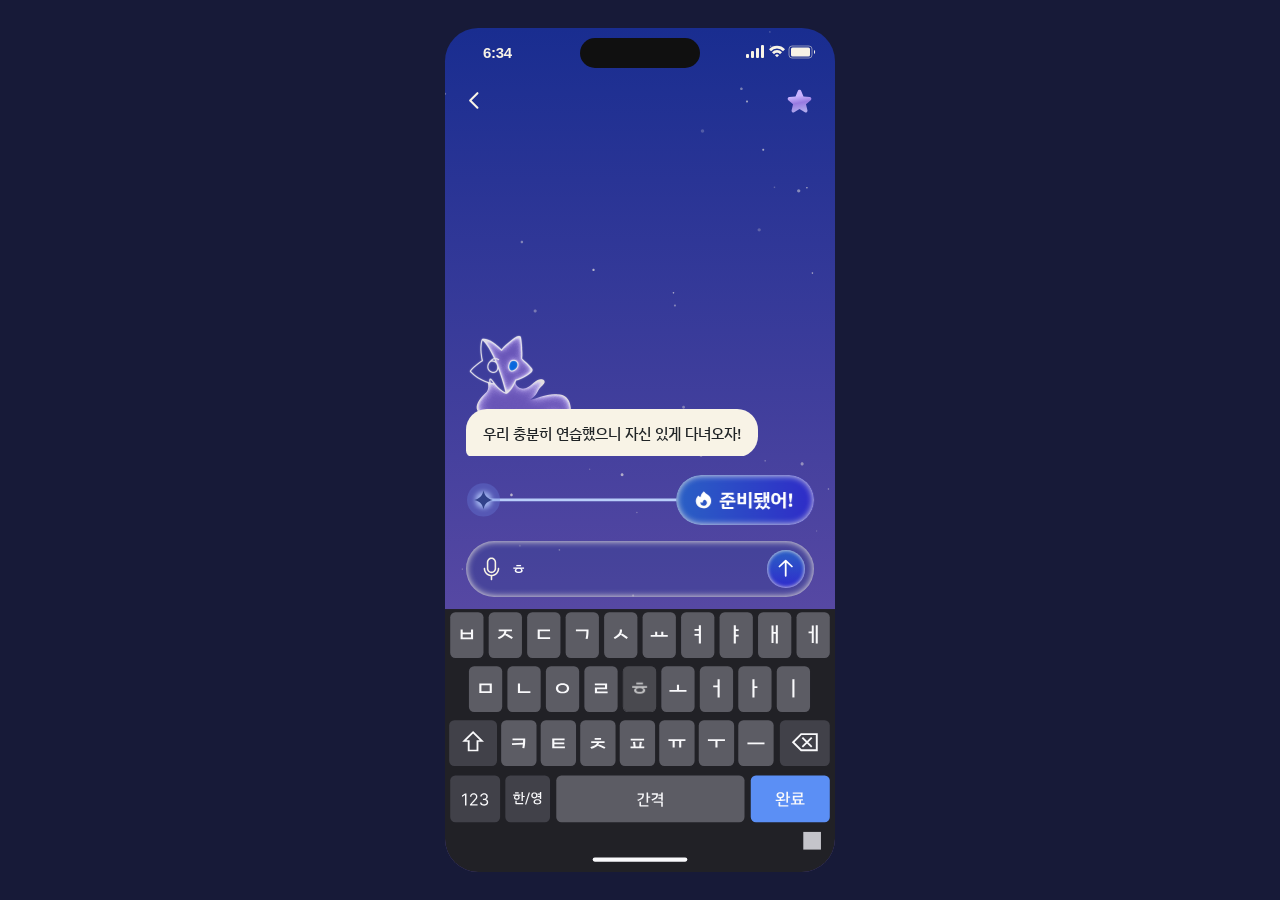
==== commit fcf411f8: "Refresh exact SVG keyboard pressed state" ====
--- a/modules/emergency/index.html
+++ b/modules/emergency/index.html
@@ -1,5 +1,5 @@
 <!doctype html>
-<html lang="ko"><head><meta charset="utf-8"><meta name="viewport" content="width=device-width, initial-scale=1, viewport-fit=cover, interactive-widget=resizes-visual"><title>LinkX · 긴급대화</title><link rel="stylesheet" href="../../shared/tokens.css"><link rel="stylesheet" href="style.css?v=pressed-key-label31"><style>.lx-nav #saved{transition:transform 100ms cubic-bezier(.2,.8,.2,1),opacity 100ms}.lx-nav #saved:active,.lx-nav #saved.lx-pressed{transform:scale(.97);opacity:.65}</style></head>
+<html lang="ko"><head><meta charset="utf-8"><meta name="viewport" content="width=device-width, initial-scale=1, viewport-fit=cover, interactive-widget=resizes-visual"><title>LinkX · 긴급대화</title><link rel="stylesheet" href="../../shared/tokens.css"><link rel="stylesheet" href="style.css?v=svg-key-press33"><style>.lx-nav #saved{transition:transform 100ms cubic-bezier(.2,.8,.2,1),opacity 100ms}.lx-nav #saved:active,.lx-nav #saved.lx-pressed{transform:scale(.97);opacity:.65}</style></head>
 <body class="lx-emergency-page"><main id="emergency" class="lx-emergency" aria-label="긴급대화">
 <canvas id="diamond-glow" class="lx-diamond-glow" width="390" height="844" aria-hidden="true" hidden></canvas><div class="lx-status-reserved" aria-hidden="true"></div><div class="lx-emergency__stars" aria-hidden="true"></div>
 <nav class="lx-nav"><button id="back" aria-label="뒤로가기" class="lx-icon"><img src="../../assets/emergency/back.svg" alt=""></button><button id="saved" aria-label="저장목록" class="lx-icon"><img src="../../assets/emergency/star.svg" alt=""></button></nav>
@@ -36,4 +36,4 @@
 const mount=()=>{const root=document.querySelector('.lx-device,#emergency,.saved-frame,.device .screen,#frame,.mr-phone');if(!root)return false;if(root.querySelector('.lx-unified-status'))return true;const b=document.createElement('div');b.className='lx-unified-status';b.setAttribute('aria-hidden','true');const raster=root.classList.contains('mr-phone');b.innerHTML=(raster?'<canvas width="390" height="34"></canvas>':'')+'<div class="lx-notch"></div><span class="lx-time"></span><svg class="lx-system-icons" viewBox="0 0 70 14" fill="none"><g fill="currentColor"><rect x="0" y="9" width="3" height="4" rx="1"/><rect x="5" y="6" width="3" height="7" rx="1"/><rect x="10" y="3" width="3" height="10" rx="1"/><rect x="15" y="0" width="3" height="13" rx="1"/><path d="M23 4.2a11 11 0 0 1 16 0l-2 2a8 8 0 0 0-12 0zm3 3a7 7 0 0 1 10 0l-2 2a4 4 0 0 0-6 0zm3 3a3 3 0 0 1 4 0l-2 2z"/><rect x="45" y="2.5" width="19" height="9" rx="1.5"/><path d="M68 5v4c1.5-.5 1.5-3.5 0-4"/></g><rect x="43" y="1" width="23" height="12" rx="3" stroke="currentColor" stroke-opacity=".5"/></svg>';root.append(b);if(root.id==='frame'){new MutationObserver(()=>{if(!b.isConnected)root.append(b)}).observe(root,{childList:true})}const time=()=>{const d=new Date();b.querySelector('.lx-time').textContent=(d.getHours()%12||12)+':'+String(d.getMinutes()).padStart(2,'0')};time();setInterval(time,1000);
 if(raster){const cv=b.querySelector('canvas'),ctx=cv.getContext('2d');let last=null;const cover=()=>{const active=root.querySelector('.mr-screen.on');if(!active)return;const imgs=[...active.querySelectorAll('img')];const im=imgs.filter(i=>i.complete&&i.naturalWidth&&getComputedStyle(i).opacity!=='0').at(-1);if(!im||im===last)return;last=im;try{ctx.drawImage(im,0,35*im.naturalHeight/844,im.naturalWidth,Math.max(1,im.naturalHeight/844),0,0,390,34)}catch{ctx.fillStyle='#352897';ctx.fillRect(0,0,390,34)}};cover();setInterval(cover,100)}
 return true};if(!mount()){const o=new MutationObserver(()=>{if(mount())o.disconnect()});o.observe(document.body,{childList:true,subtree:true})}
-})();</script></main><script type="module" src="script.js?v=pressed-key-label31"></script></body></html>+})();</script></main><script type="module" src="script.js?v=svg-key-press33"></script></body></html>
--- a/modules/emergency/style.css
+++ b/modules/emergency/style.css
@@ -255,10 +255,19 @@
 .lx-emergency #keyboard-keys button.lx-key-expanded{background:rgba(90,90,100,.30)!important;color:inherit!important}
 .lx-emergency #key-preview{display:none!important}
 
-/* The keyboard legends live in the background SVG. A pressed button overlays
-   that SVG, so redraw its matching legend ABOVE the pressed-state overlay. */
-.lx-emergency #keyboard-keys button.lx-key-down:not(.lx-key-relabel)[data-pressed-label]:not([data-pressed-label=""])::after{
- content:attr(data-pressed-label);position:absolute;inset:0;display:grid;place-items:center;
- color:#f9f9fb;font:500 19px/1 -apple-system,BlinkMacSystemFont,"IBM Plex Sans KR",sans-serif;
- pointer-events:none;z-index:1
-}
+/* Pressed keys reuse the precise original SVG artwork at the same pixel
+   coordinates. A brightness change supplies feedback without ever redrawing
+   the Hangul letters with a different font or covering the original glyph. */
+.lx-emergency #keyboard-keys button.lx-key-down:not(.lx-key-relabel){
+ background:transparent!important;
+ overflow:hidden;
+}
+.lx-emergency #keyboard-keys button.lx-key-down:not(.lx-key-relabel)::after{
+ content:"";position:absolute;inset:0;pointer-events:none;
+ background-image:url("../../assets/emergency/keyboard.svg");
+ background-repeat:no-repeat;
+ background-size:390px 263.12px;
+ background-position:var(--key-crop-x) var(--key-crop-y);
+ filter:brightness(.79);
+ border-radius:inherit;
+}
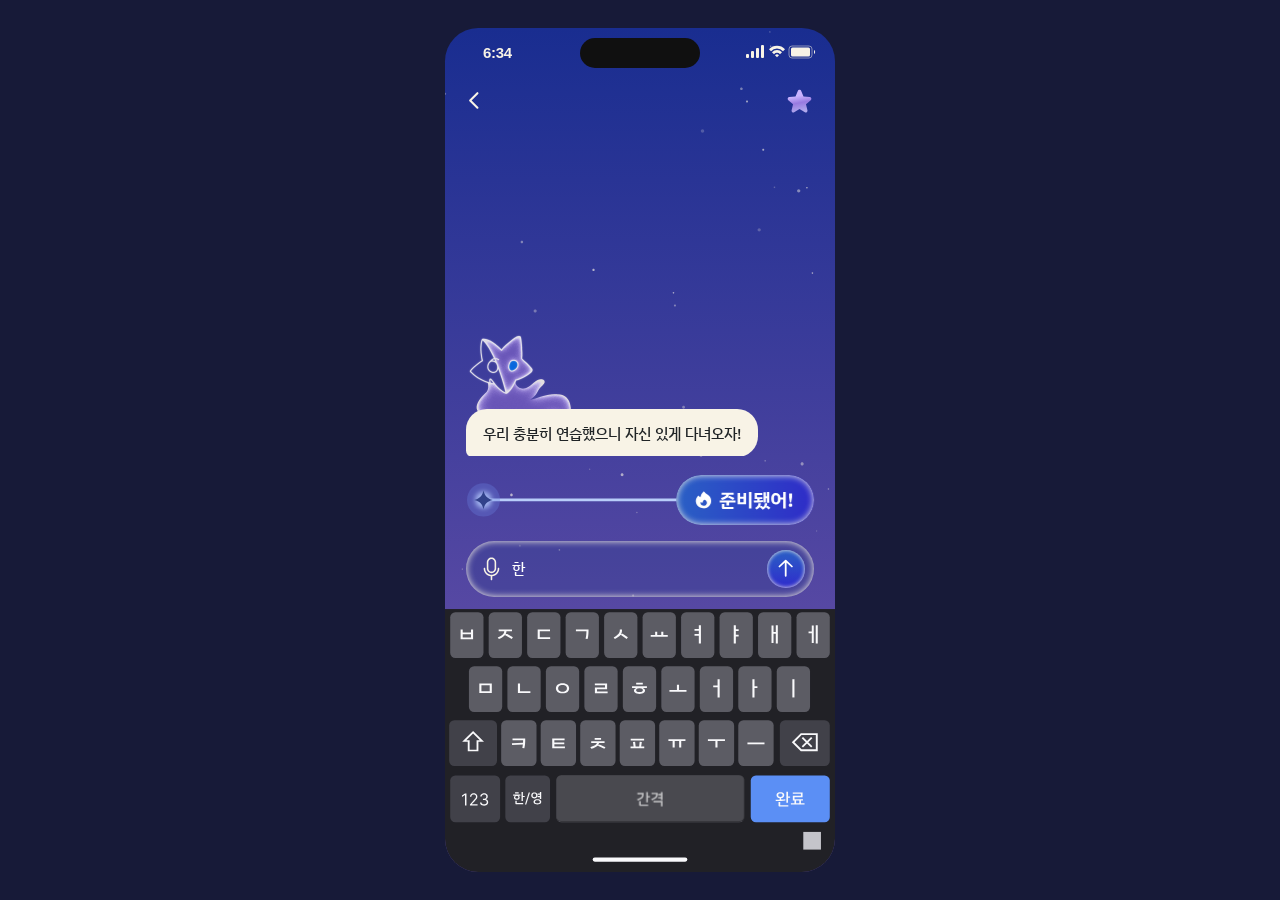
==== commit 515ca234: "Refresh emergency script for mission certification route" ====
--- a/modules/emergency/index.html
+++ b/modules/emergency/index.html
@@ -36,4 +36,4 @@
 const mount=()=>{const root=document.querySelector('.lx-device,#emergency,.saved-frame,.device .screen,#frame,.mr-phone');if(!root)return false;if(root.querySelector('.lx-unified-status'))return true;const b=document.createElement('div');b.className='lx-unified-status';b.setAttribute('aria-hidden','true');const raster=root.classList.contains('mr-phone');b.innerHTML=(raster?'<canvas width="390" height="34"></canvas>':'')+'<div class="lx-notch"></div><span class="lx-time"></span><svg class="lx-system-icons" viewBox="0 0 70 14" fill="none"><g fill="currentColor"><rect x="0" y="9" width="3" height="4" rx="1"/><rect x="5" y="6" width="3" height="7" rx="1"/><rect x="10" y="3" width="3" height="10" rx="1"/><rect x="15" y="0" width="3" height="13" rx="1"/><path d="M23 4.2a11 11 0 0 1 16 0l-2 2a8 8 0 0 0-12 0zm3 3a7 7 0 0 1 10 0l-2 2a4 4 0 0 0-6 0zm3 3a3 3 0 0 1 4 0l-2 2z"/><rect x="45" y="2.5" width="19" height="9" rx="1.5"/><path d="M68 5v4c1.5-.5 1.5-3.5 0-4"/></g><rect x="43" y="1" width="23" height="12" rx="3" stroke="currentColor" stroke-opacity=".5"/></svg>';root.append(b);if(root.id==='frame'){new MutationObserver(()=>{if(!b.isConnected)root.append(b)}).observe(root,{childList:true})}const time=()=>{const d=new Date();b.querySelector('.lx-time').textContent=(d.getHours()%12||12)+':'+String(d.getMinutes()).padStart(2,'0')};time();setInterval(time,1000);
 if(raster){const cv=b.querySelector('canvas'),ctx=cv.getContext('2d');let last=null;const cover=()=>{const active=root.querySelector('.mr-screen.on');if(!active)return;const imgs=[...active.querySelectorAll('img')];const im=imgs.filter(i=>i.complete&&i.naturalWidth&&getComputedStyle(i).opacity!=='0').at(-1);if(!im||im===last)return;last=im;try{ctx.drawImage(im,0,35*im.naturalHeight/844,im.naturalWidth,Math.max(1,im.naturalHeight/844),0,0,390,34)}catch{ctx.fillStyle='#352897';ctx.fillRect(0,0,390,34)}};cover();setInterval(cover,100)}
 return true};if(!mount()){const o=new MutationObserver(()=>{if(mount())o.disconnect()});o.observe(document.body,{childList:true,subtree:true})}
-})();</script></main><script type="module" src="script.js?v=svg-key-press33"></script></body></html>+})();</script></main><script type="module" src="script.js?v=mission-certification-01"></script></body></html>
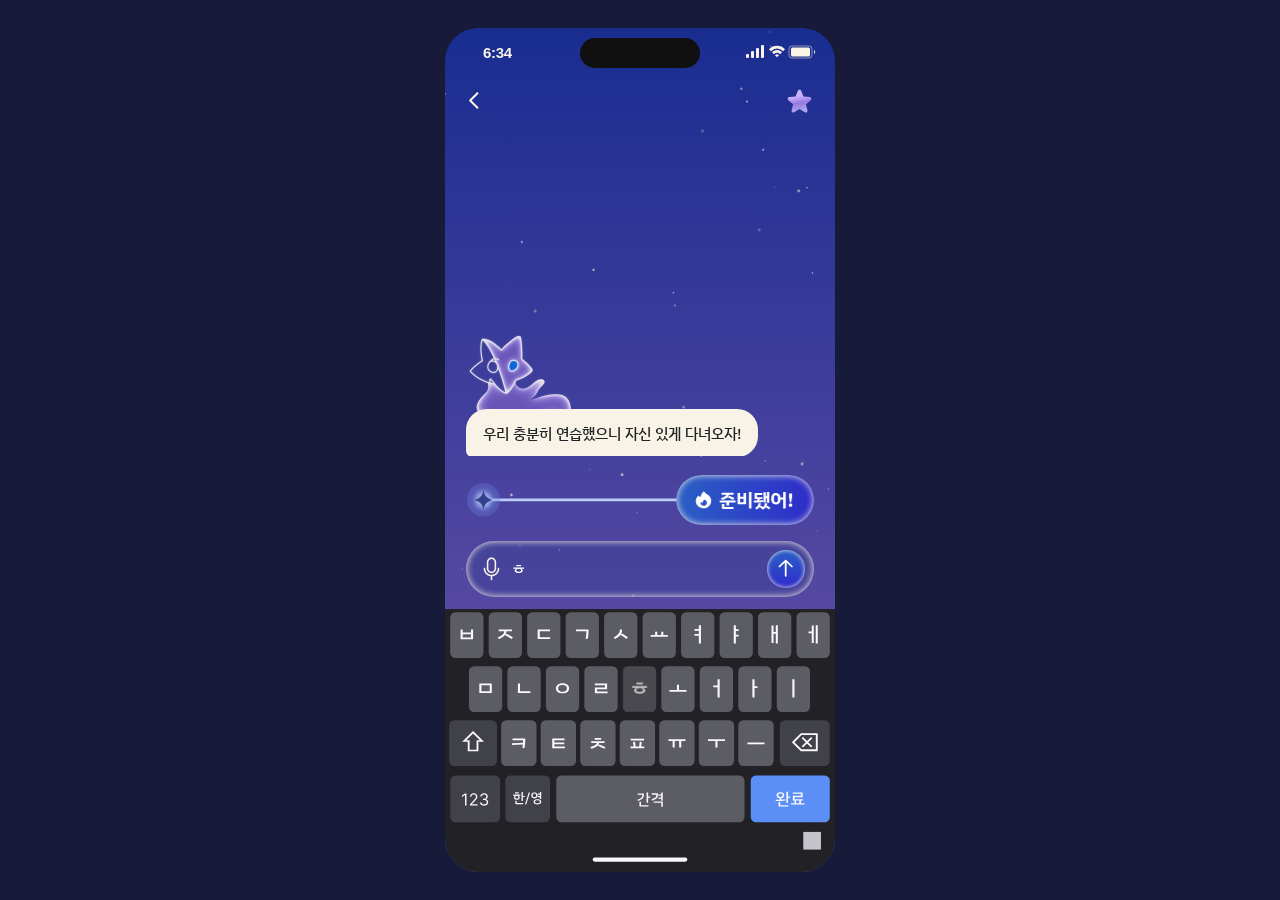
==== commit 01ad0087: "Refresh certification start route script" ====
--- a/modules/emergency/index.html
+++ b/modules/emergency/index.html
@@ -36,4 +36,4 @@
 const mount=()=>{const root=document.querySelector('.lx-device,#emergency,.saved-frame,.device .screen,#frame,.mr-phone');if(!root)return false;if(root.querySelector('.lx-unified-status'))return true;const b=document.createElement('div');b.className='lx-unified-status';b.setAttribute('aria-hidden','true');const raster=root.classList.contains('mr-phone');b.innerHTML=(raster?'<canvas width="390" height="34"></canvas>':'')+'<div class="lx-notch"></div><span class="lx-time"></span><svg class="lx-system-icons" viewBox="0 0 70 14" fill="none"><g fill="currentColor"><rect x="0" y="9" width="3" height="4" rx="1"/><rect x="5" y="6" width="3" height="7" rx="1"/><rect x="10" y="3" width="3" height="10" rx="1"/><rect x="15" y="0" width="3" height="13" rx="1"/><path d="M23 4.2a11 11 0 0 1 16 0l-2 2a8 8 0 0 0-12 0zm3 3a7 7 0 0 1 10 0l-2 2a4 4 0 0 0-6 0zm3 3a3 3 0 0 1 4 0l-2 2z"/><rect x="45" y="2.5" width="19" height="9" rx="1.5"/><path d="M68 5v4c1.5-.5 1.5-3.5 0-4"/></g><rect x="43" y="1" width="23" height="12" rx="3" stroke="currentColor" stroke-opacity=".5"/></svg>';root.append(b);if(root.id==='frame'){new MutationObserver(()=>{if(!b.isConnected)root.append(b)}).observe(root,{childList:true})}const time=()=>{const d=new Date();b.querySelector('.lx-time').textContent=(d.getHours()%12||12)+':'+String(d.getMinutes()).padStart(2,'0')};time();setInterval(time,1000);
 if(raster){const cv=b.querySelector('canvas'),ctx=cv.getContext('2d');let last=null;const cover=()=>{const active=root.querySelector('.mr-screen.on');if(!active)return;const imgs=[...active.querySelectorAll('img')];const im=imgs.filter(i=>i.complete&&i.naturalWidth&&getComputedStyle(i).opacity!=='0').at(-1);if(!im||im===last)return;last=im;try{ctx.drawImage(im,0,35*im.naturalHeight/844,im.naturalWidth,Math.max(1,im.naturalHeight/844),0,0,390,34)}catch{ctx.fillStyle='#352897';ctx.fillRect(0,0,390,34)}};cover();setInterval(cover,100)}
 return true};if(!mount()){const o=new MutationObserver(()=>{if(mount())o.disconnect()});o.observe(document.body,{childList:true,subtree:true})}
-})();</script></main><script type="module" src="script.js?v=mission-certification-01"></script></body></html>+})();</script></main><script type="module" src="script.js?v=mission-certification-02"></script></body></html>
